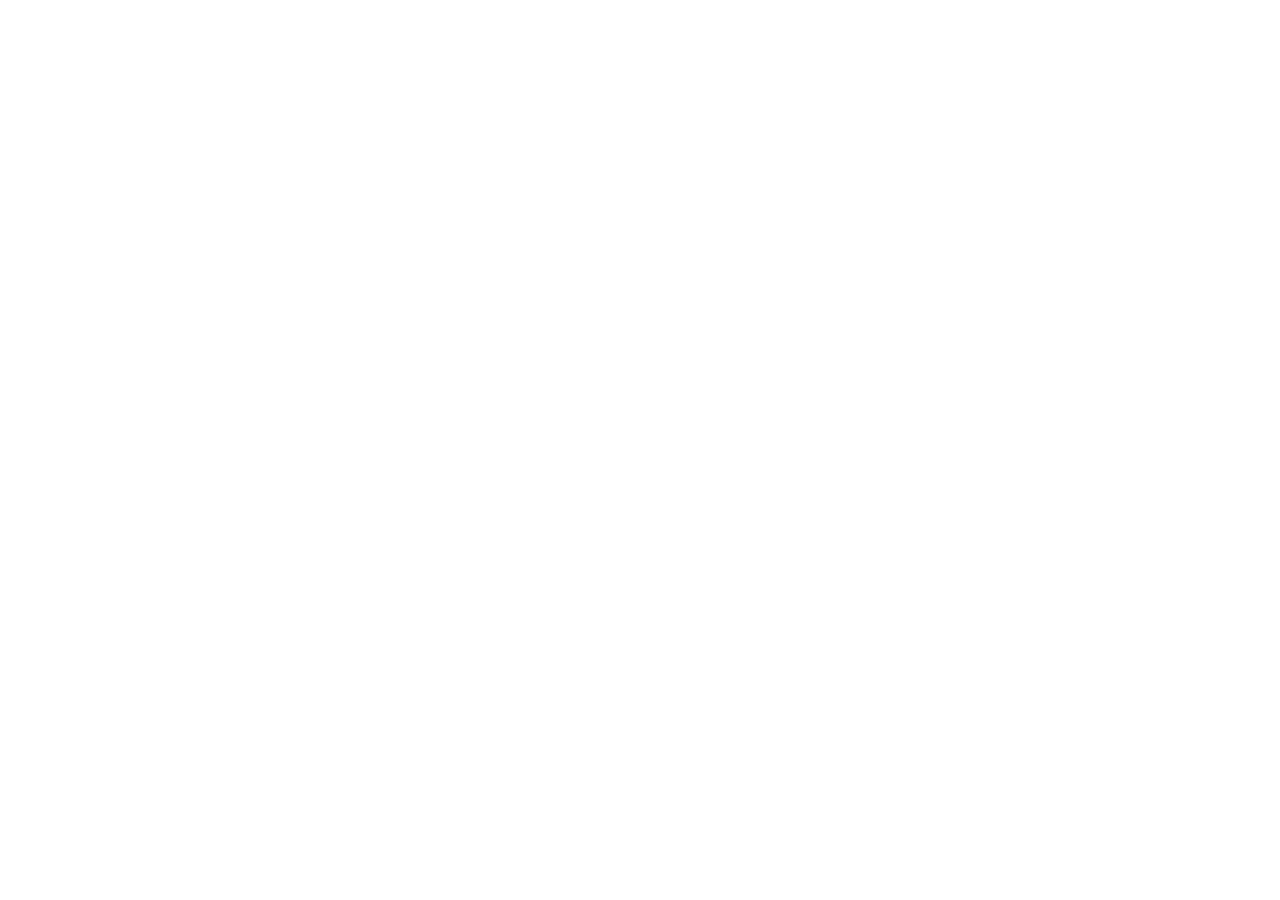
==== index.html @ 8f2ef435 "init: setup basic project structure, HTML boilerplate, CSS reset and SEO files" ====
<!DOCTYPE html>
<html lang="uk">
<head>
    <meta charset="UTF-8">
    <meta name="viewport" content="width=device-width, initial-scale=1.0">
    <title>Платформа для новел | Бакалаврська робота | СумДУ</title>

    <meta name="description" content="Лендінг бакалаврської роботи: Інформаційне та програмне забезпечення вебплатформи для створення, публікації та читання новел.">
    <meta name="keywords" content="СумДУ, бакалаврська робота, вебплатформа, новели, читалка, публікація">
    <meta name="author" content="Студент СумДУ">

    <link rel="icon" type="image/png" sizes="32x32" href="favicon-32x32.png">
    <link rel="icon" type="image/png" sizes="16x16" href="favicon-16x16.png">
    <link rel="apple-touch-icon" sizes="180x180" href="apple-touch-icon.png">
    <link rel="icon" type="image/x-icon" href="favicon.ico">

    <link rel="stylesheet" href="css/style.css">
</head>
<body>
</body>
</html>
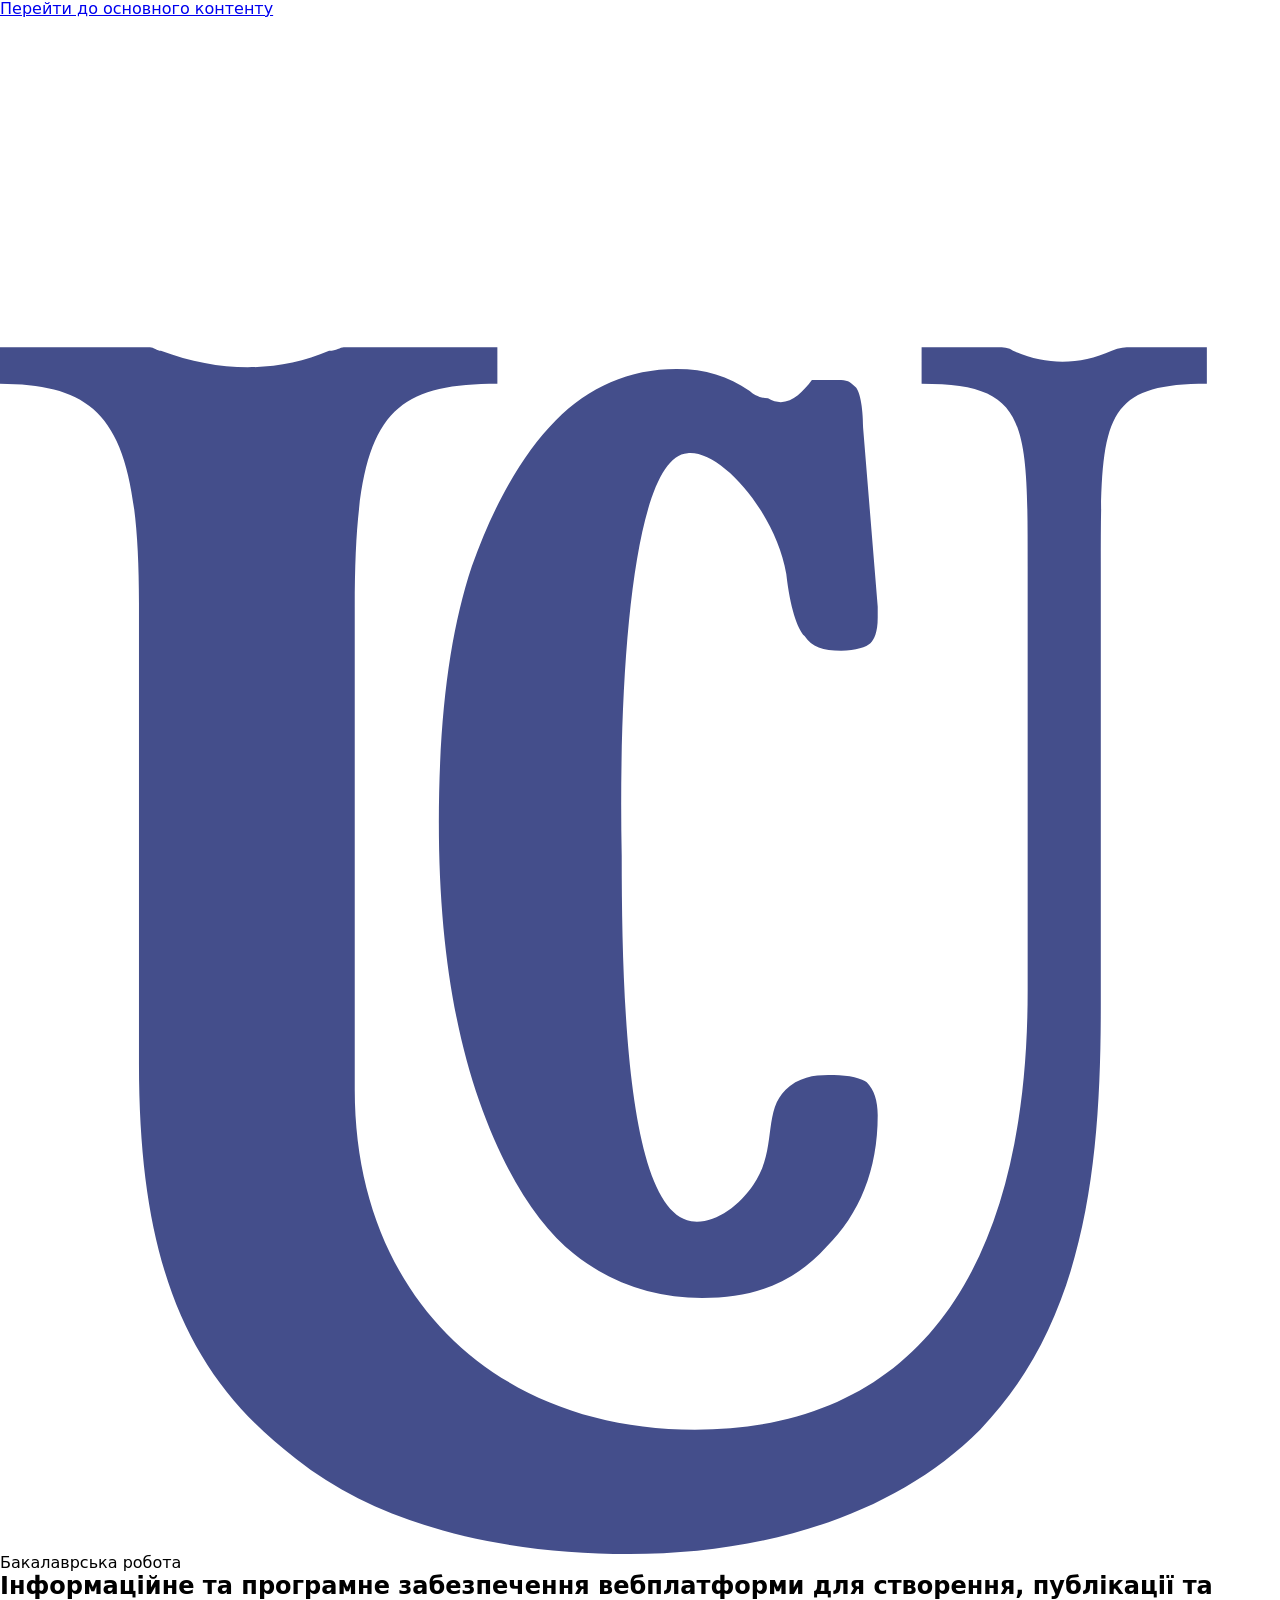
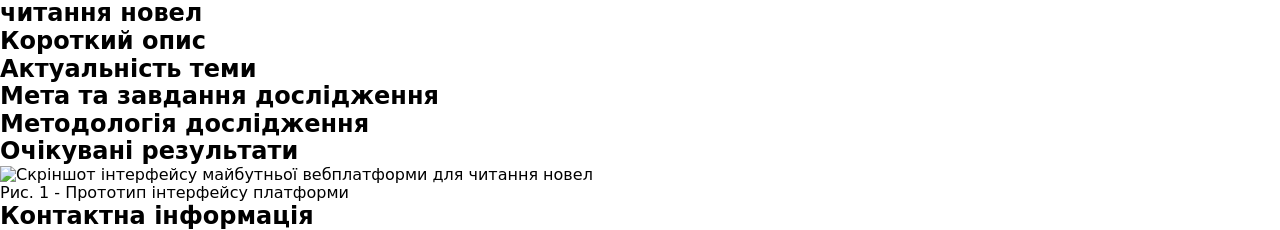
==== commit c45e842f: "feat: add semantic HTML5 structure, ARIA roles, Open Graph and Schema.org for a11y and SEO" ====
--- a/index.html
+++ b/index.html
@@ -1,5 +1,5 @@
 <!DOCTYPE html>
-<html lang="uk">
+<html lang="uk" prefix="og: https://ogp.me/ns#">
 <head>
     <meta charset="UTF-8">
     <meta name="viewport" content="width=device-width, initial-scale=1.0">
@@ -9,6 +9,29 @@
     <meta name="keywords" content="СумДУ, бакалаврська робота, вебплатформа, новели, читалка, публікація">
     <meta name="author" content="Студент СумДУ">
 
+    <meta property="og:title" content="Платформа для новел | Бакалаврська робота">
+    <meta property="og:description" content="Інформаційне та програмне забезпечення вебплатформи для створення, публікації та читання новел.">
+    <meta property="og:type" content="website">
+    <meta property="og:url" content="https://h3cks.github.io/bachelor-landing/">
+    <meta property="og:image" content="https://h3cks.github.io/bachelor-landing/og-image.jpg">
+
+    <script type="application/ld+json">
+        {
+            "@context": "https://schema.org",
+            "@type": "ScholarlyArticle",
+            "headline": "Інформаційне та програмне забезпечення вебплатформи для створення, публікації та читання новел",
+            "author": {
+                "@type": "Person",
+                "name": "Студент СумДУ"
+            },
+            "publisher": {
+                "@type": "Organization",
+                "name": "Сумський державний університет"
+            },
+            "about": "Розробка вебплатформи для публікації та читання новел"
+        }
+    </script>
+
     <link rel="icon" type="image/png" sizes="32x32" href="favicon-32x32.png">
     <link rel="icon" type="image/png" sizes="16x16" href="favicon-16x16.png">
     <link rel="apple-touch-icon" sizes="180x180" href="apple-touch-icon.png">
@@ -17,5 +40,55 @@
     <link rel="stylesheet" href="css/style.css">
 </head>
 <body>
+<a href="#main-content" class="skip-link sr-only">Перейти до основного контенту</a>
+
+<header role="banner" class="site-header">
+    <img src="sumdu-logo.svg" alt="Логотип Сумського державного університету" class="logo">
+    <p class="subtitle">Бакалаврська робота</p>
+</header>
+
+<main role="main" id="main-content">
+    <article aria-labelledby="main-heading">
+        <h1 id="main-heading">Інформаційне та програмне забезпечення вебплатформи для створення, публікації та читання новел</h1>
+
+        <section aria-labelledby="about-heading">
+            <h2 id="about-heading">Короткий опис</h2>
+            <div class="content-placeholder"></div>
+        </section>
+
+        <section aria-labelledby="relevance-heading">
+            <h2 id="relevance-heading">Актуальність теми</h2>
+            <div class="content-placeholder"></div>
+        </section>
+
+        <section aria-labelledby="goals-heading">
+            <h2 id="goals-heading">Мета та завдання дослідження</h2>
+            <div class="content-placeholder"></div>
+        </section>
+
+        <section aria-labelledby="methodology-heading">
+            <h2 id="methodology-heading">Методологія дослідження</h2>
+            <div class="content-placeholder"></div>
+        </section>
+
+        <section aria-labelledby="results-heading">
+            <h2 id="results-heading">Очікувані результати</h2>
+            <div class="content-placeholder"></div>
+
+            <figure>
+                <img src="platform-preview.jpg" alt="Скріншот інтерфейсу майбутньої вебплатформи для читання новел" loading="lazy">
+                <figcaption>Рис. 1 - Прототип інтерфейсу платформи</figcaption>
+            </figure>
+        </section>
+
+    </article>
+</main>
+
+<footer role="contentinfo" class="site-footer">
+    <h2 id="contacts-heading" class="sr-only">Контактна інформація</h2>
+    <address aria-labelledby="contacts-heading">
+        <div class="content-placeholder"></div>
+    </address>
+</footer>
 </body>
 </html>
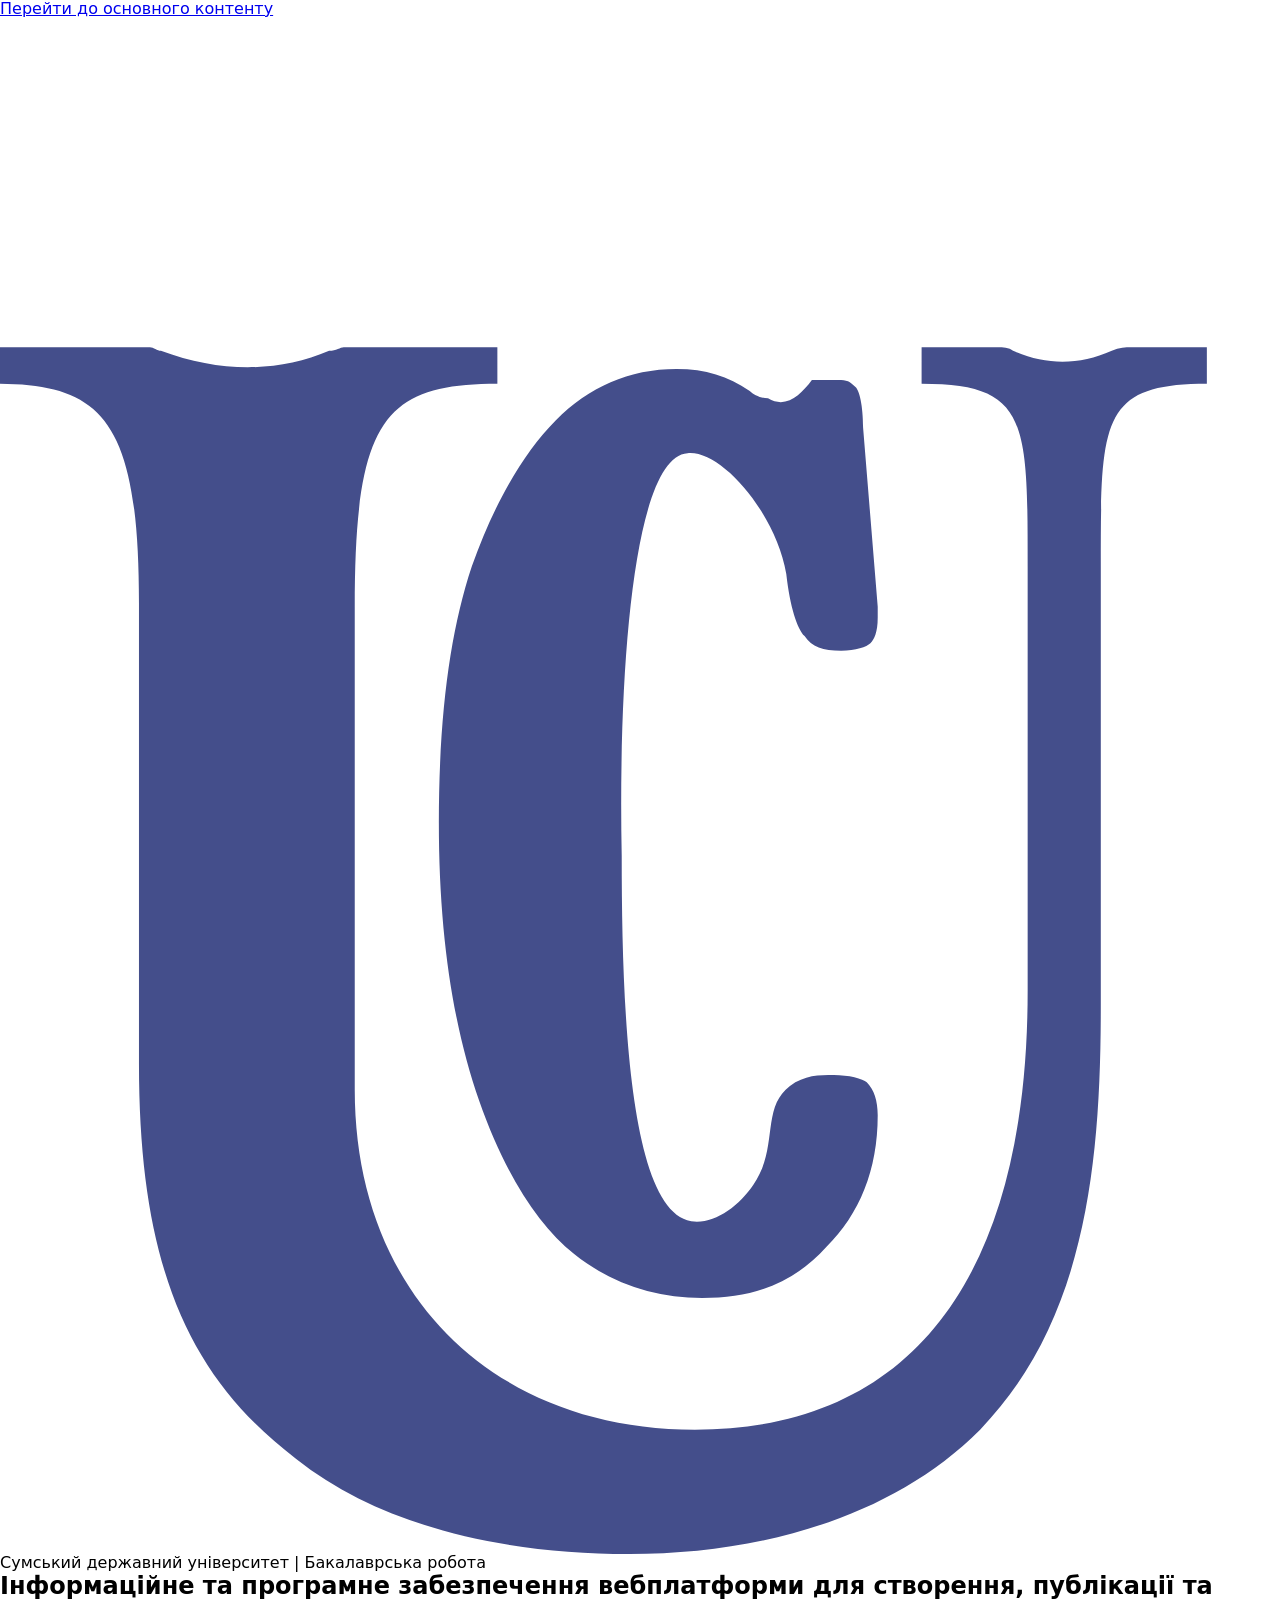
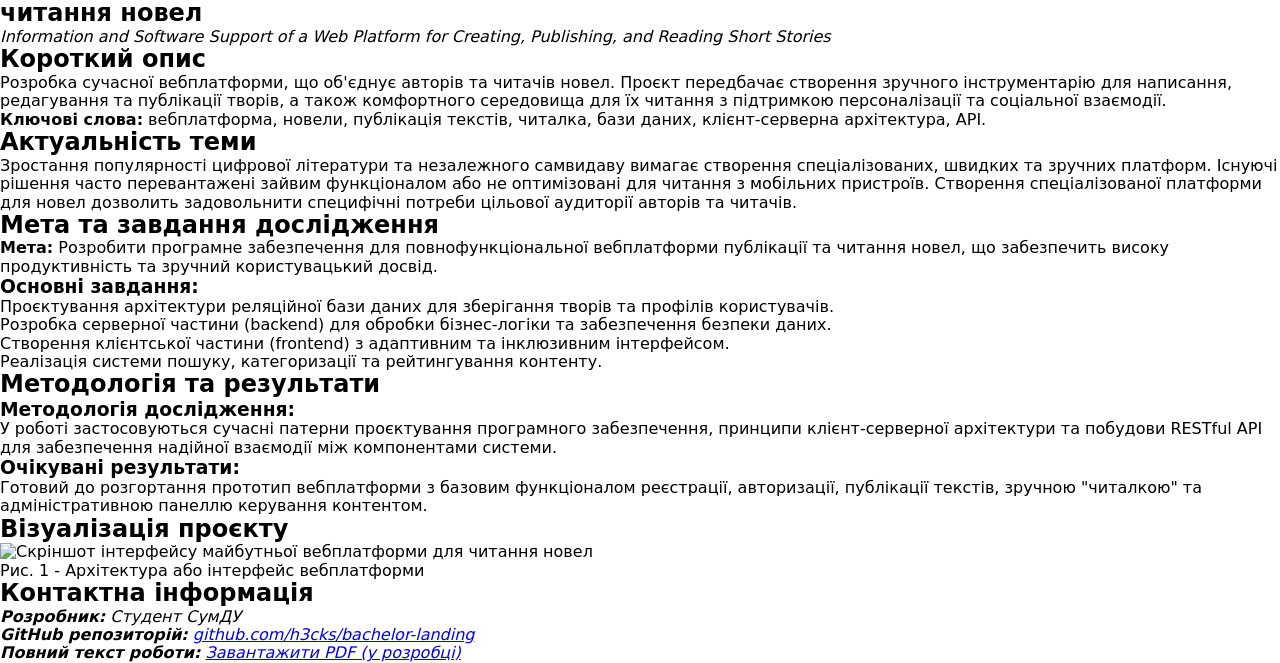
==== commit 2bb2ea77: "feat: add project content including abstract, goals, methodology and expected results" ====
--- a/index.html
+++ b/index.html
@@ -6,7 +6,7 @@
     <title>Платформа для новел | Бакалаврська робота | СумДУ</title>
 
     <meta name="description" content="Лендінг бакалаврської роботи: Інформаційне та програмне забезпечення вебплатформи для створення, публікації та читання новел.">
-    <meta name="keywords" content="СумДУ, бакалаврська робота, вебплатформа, новели, читалка, публікація">
+    <meta name="keywords" content="СумДУ, бакалаврська робота, вебплатформа, новели, читалка, публікація, клієнт-серверна архітектура">
     <meta name="author" content="Студент СумДУ">
 
     <meta property="og:title" content="Платформа для новел | Бакалаврська робота">
@@ -20,14 +20,8 @@
             "@context": "https://schema.org",
             "@type": "ScholarlyArticle",
             "headline": "Інформаційне та програмне забезпечення вебплатформи для створення, публікації та читання новел",
-            "author": {
-                "@type": "Person",
-                "name": "Студент СумДУ"
-            },
-            "publisher": {
-                "@type": "Organization",
-                "name": "Сумський державний університет"
-            },
+            "author": {"@type": "Person", "name": "Студент СумДУ"},
+            "publisher": {"@type": "Organization", "name": "Сумський державний університет"},
             "about": "Розробка вебплатформи для публікації та читання новел"
         }
     </script>
@@ -43,41 +37,59 @@
 <a href="#main-content" class="skip-link sr-only">Перейти до основного контенту</a>
 
 <header role="banner" class="site-header">
-    <img src="sumdu-logo.svg" alt="Логотип Сумського державного університету" class="logo">
-    <p class="subtitle">Бакалаврська робота</p>
+    <div class="header-container">
+        <img src="sumdu-logo.svg" alt="Логотип Сумського державного університету" class="logo">
+        <p class="subtitle">Сумський державний університет | Бакалаврська робота</p>
+    </div>
 </header>
 
 <main role="main" id="main-content">
-    <article aria-labelledby="main-heading">
-        <h1 id="main-heading">Інформаційне та програмне забезпечення вебплатформи для створення, публікації та читання новел</h1>
+    <article aria-labelledby="main-heading" class="container">
 
-        <section aria-labelledby="about-heading">
+        <header class="article-header">
+            <h1 id="main-heading">Інформаційне та програмне забезпечення вебплатформи для створення, публікації та читання новел</h1>
+            <p class="english-title"><em>Information and Software Support of a Web Platform for Creating, Publishing, and Reading Short Stories</em></p>
+        </header>
+
+        <section aria-labelledby="about-heading" class="card">
             <h2 id="about-heading">Короткий опис</h2>
-            <div class="content-placeholder"></div>
+            <p>Розробка сучасної вебплатформи, що об'єднує авторів та читачів новел. Проєкт передбачає створення зручного інструментарію для написання, редагування та публікації творів, а також комфортного середовища для їх читання з підтримкою персоналізації та соціальної взаємодії.</p>
+            <p><strong>Ключові слова:</strong> вебплатформа, новели, публікація текстів, читалка, бази даних, клієнт-серверна архітектура, API.</p>
         </section>
 
-        <section aria-labelledby="relevance-heading">
+        <section aria-labelledby="relevance-heading" class="card">
             <h2 id="relevance-heading">Актуальність теми</h2>
-            <div class="content-placeholder"></div>
+            <p>Зростання популярності цифрової літератури та незалежного самвидаву вимагає створення спеціалізованих, швидких та зручних платформ. Існуючі рішення часто перевантажені зайвим функціоналом або не оптимізовані для читання з мобільних пристроїв. Створення спеціалізованої платформи для новел дозволить задовольнити специфічні потреби цільової аудиторії авторів та читачів.</p>
         </section>
 
-        <section aria-labelledby="goals-heading">
-            <h2 id="goals-heading">Мета та завдання дослідження</h2>
-            <div class="content-placeholder"></div>
-        </section>
+        <div class="grid-2-cols">
+            <section aria-labelledby="goals-heading" class="card">
+                <h2 id="goals-heading">Мета та завдання дослідження</h2>
+                <p><strong>Мета:</strong> Розробити програмне забезпечення для повнофункціональної вебплатформи публікації та читання новел, що забезпечить високу продуктивність та зручний користувацький досвід.</p>
+                <h3>Основні завдання:</h3>
+                <ul>
+                    <li>Проєктування архітектури реляційної бази даних для зберігання творів та профілів користувачів.</li>
+                    <li>Розробка серверної частини (backend) для обробки бізнес-логіки та забезпечення безпеки даних.</li>
+                    <li>Створення клієнтської частини (frontend) з адаптивним та інклюзивним інтерфейсом.</li>
+                    <li>Реалізація системи пошуку, категоризації та рейтингування контенту.</li>
+                </ul>
+            </section>
 
-        <section aria-labelledby="methodology-heading">
-            <h2 id="methodology-heading">Методологія дослідження</h2>
-            <div class="content-placeholder"></div>
-        </section>
+            <section aria-labelledby="methodology-heading" class="card">
+                <h2 id="methodology-heading">Методологія та результати</h2>
+                <h3>Методологія дослідження:</h3>
+                <p>У роботі застосовуються сучасні патерни проєктування програмного забезпечення, принципи клієнт-серверної архітектури та побудови RESTful API для забезпечення надійної взаємодії між компонентами системи.</p>
 
-        <section aria-labelledby="results-heading">
-            <h2 id="results-heading">Очікувані результати</h2>
-            <div class="content-placeholder"></div>
+                <h3>Очікувані результати:</h3>
+                <p>Готовий до розгортання прототип вебплатформи з базовим функціоналом реєстрації, авторизації, публікації текстів, зручною "читалкою" та адміністративною панеллю керування контентом.</p>
+            </section>
+        </div>
 
-            <figure>
+        <section aria-labelledby="media-heading" class="card">
+            <h2 id="media-heading">Візуалізація проєкту</h2>
+            <figure class="project-media">
                 <img src="platform-preview.jpg" alt="Скріншот інтерфейсу майбутньої вебплатформи для читання новел" loading="lazy">
-                <figcaption>Рис. 1 - Прототип інтерфейсу платформи</figcaption>
+                <figcaption>Рис. 1 - Архітектура або інтерфейс вебплатформи</figcaption>
             </figure>
         </section>
 
@@ -85,10 +97,14 @@
 </main>
 
 <footer role="contentinfo" class="site-footer">
-    <h2 id="contacts-heading" class="sr-only">Контактна інформація</h2>
-    <address aria-labelledby="contacts-heading">
-        <div class="content-placeholder"></div>
-    </address>
+    <div class="container">
+        <h2 id="contacts-heading">Контактна інформація</h2>
+        <address aria-labelledby="contacts-heading">
+            <p><strong>Розробник:</strong> Студент СумДУ</p>
+            <p><strong>GitHub репозиторій:</strong> <a href="https://github.com/h3cks/bachelor-landing" target="_blank" rel="noopener noreferrer">github.com/h3cks/bachelor-landing</a></p>
+            <p><strong>Повний текст роботи:</strong> <a href="#">Завантажити PDF (у розробці)</a></p>
+        </address>
+    </div>
 </footer>
 </body>
 </html>
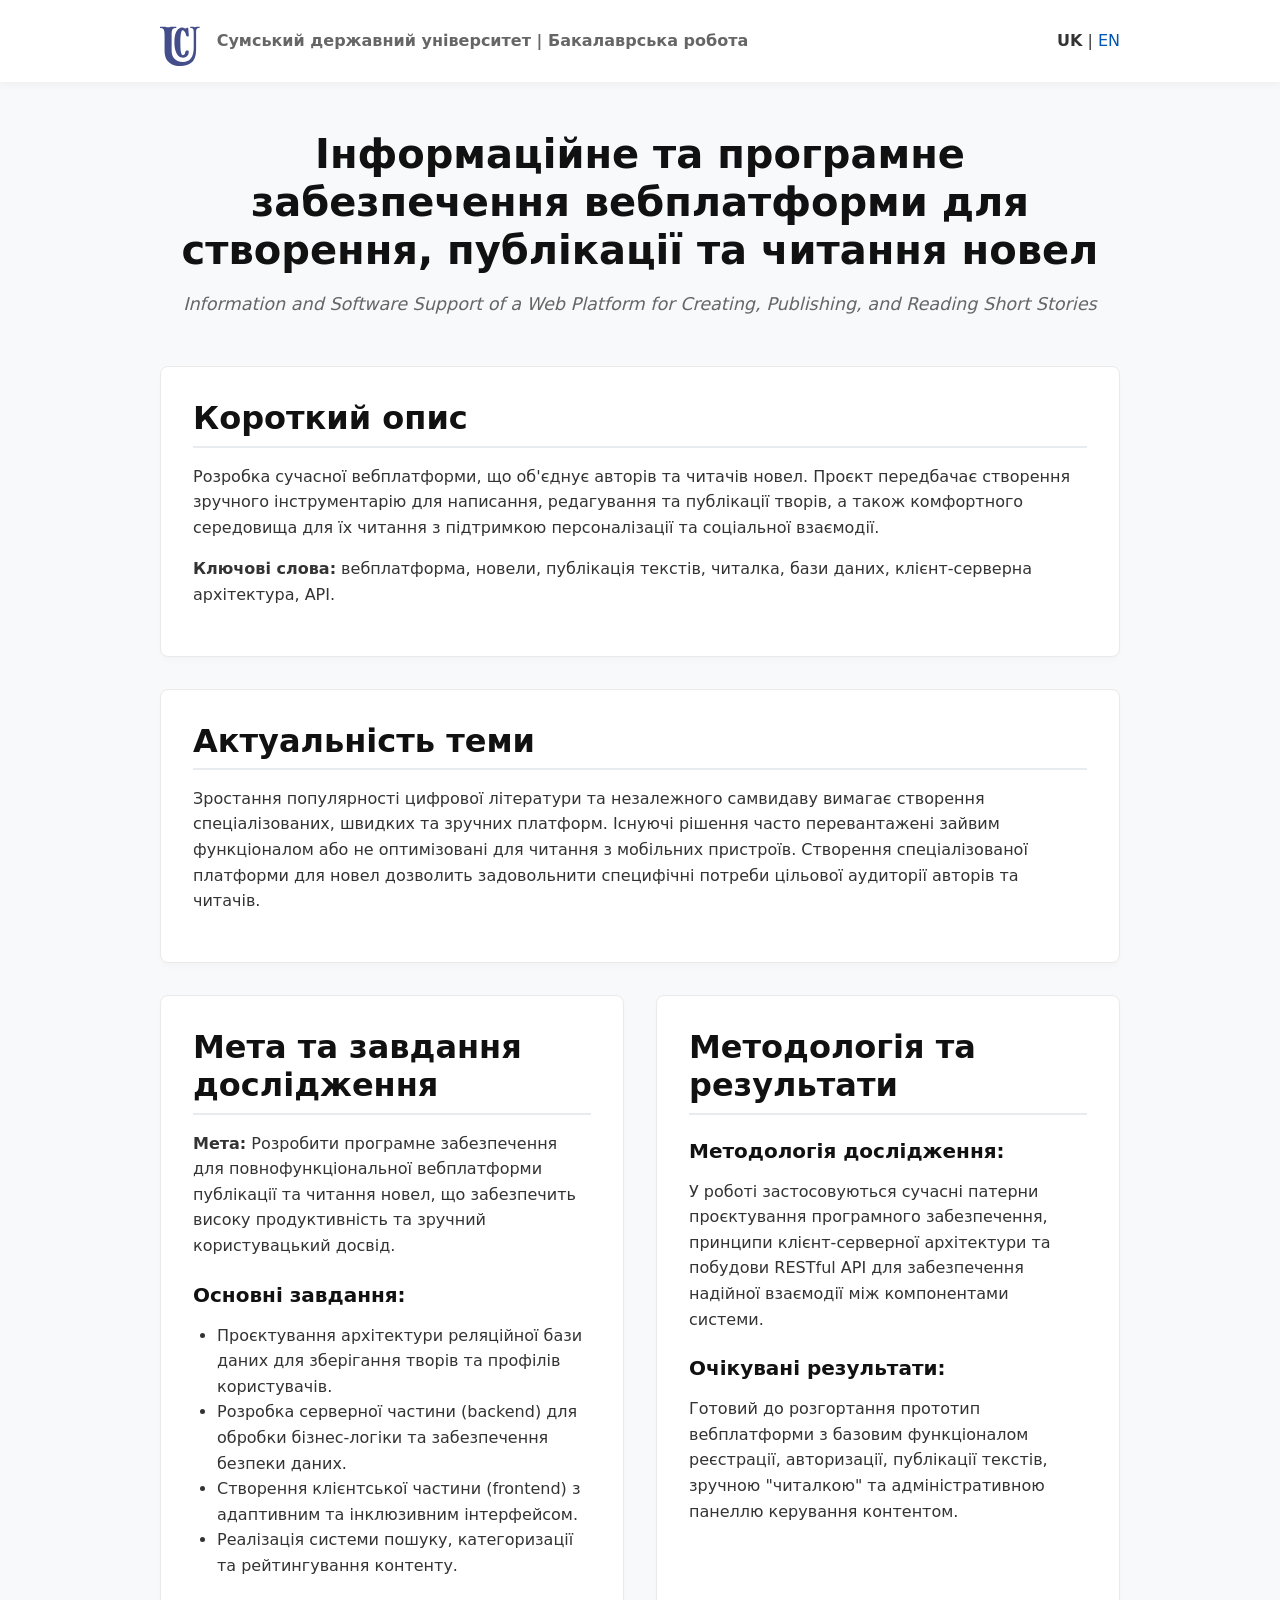
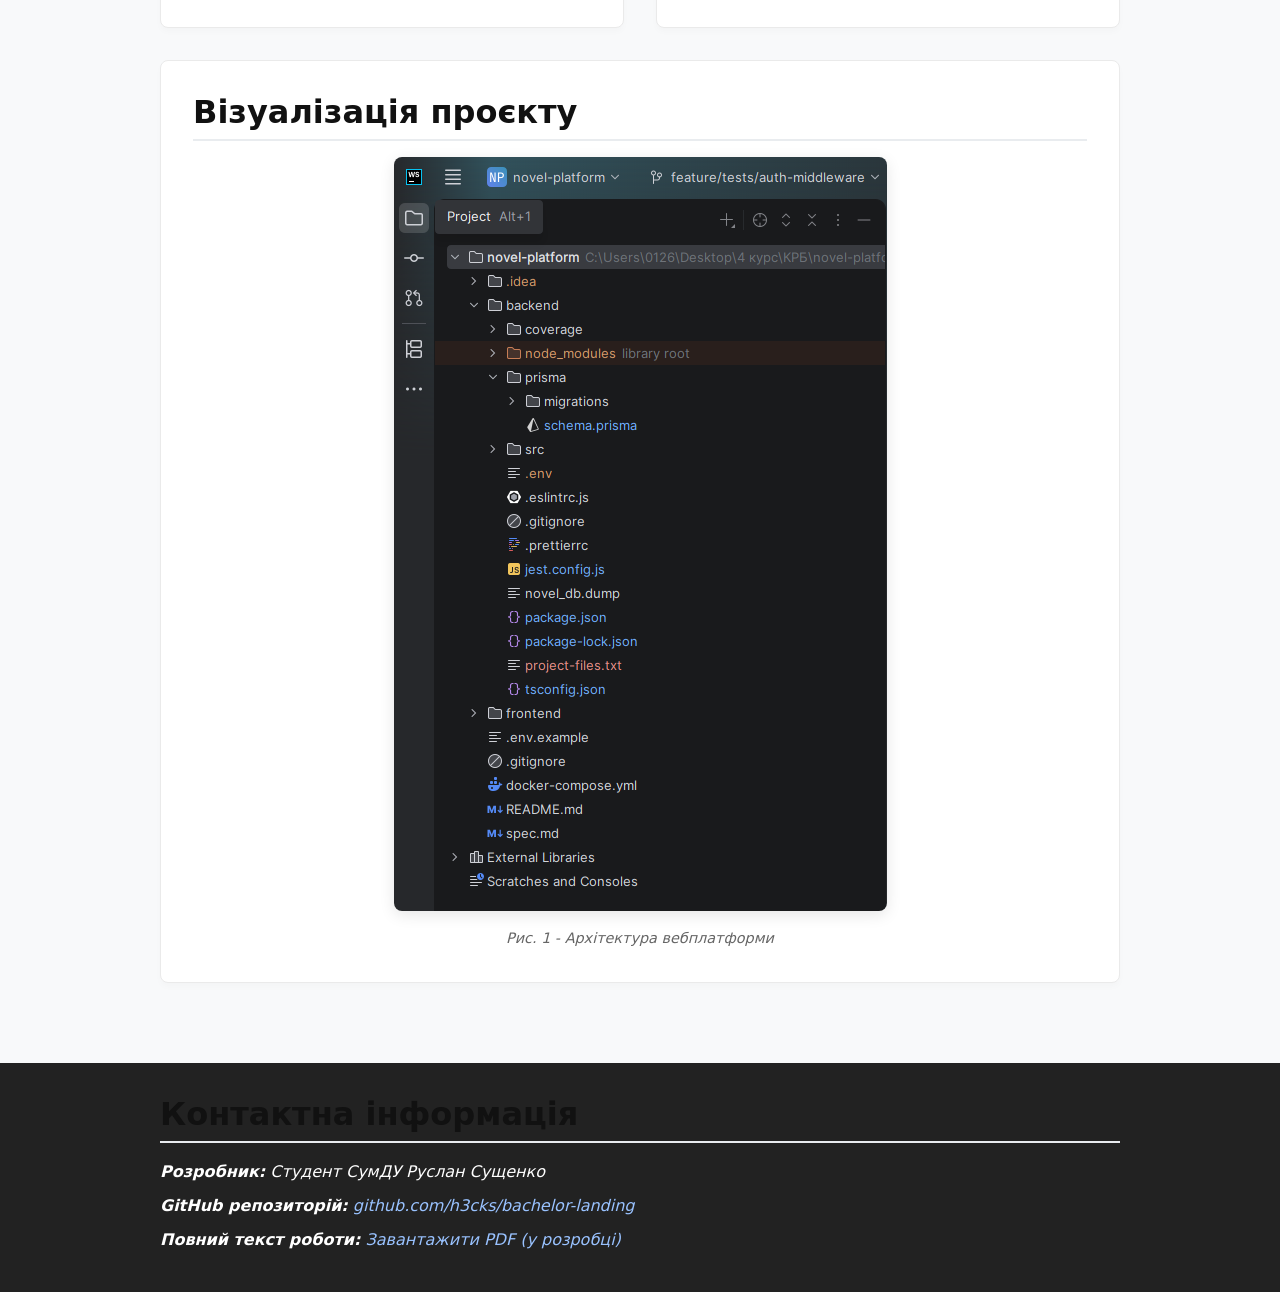
==== commit 6bcffbec: "feat: add english language version of the landing page" ====
--- a/index.html
+++ b/index.html
@@ -39,7 +39,10 @@
 <header role="banner" class="site-header">
     <div class="header-container">
         <img src="sumdu-logo.svg" alt="Логотип Сумського державного університету" class="logo">
-        <p class="subtitle">Сумський державний університет | Бакалаврська робота</p>
+        <p class="subtitle" style="flex-grow: 1;">Сумський державний університет | Бакалаврська робота</p>
+        <div class="lang-switcher">
+            <strong>UK</strong> | <a href="en.html">EN</a>
+        </div>
     </div>
 </header>
 
@@ -88,8 +91,8 @@
         <section aria-labelledby="media-heading" class="card">
             <h2 id="media-heading">Візуалізація проєкту</h2>
             <figure class="project-media">
-                <img src="platform-preview.jpg" alt="Скріншот інтерфейсу майбутньої вебплатформи для читання новел" loading="lazy">
-                <figcaption>Рис. 1 - Архітектура або інтерфейс вебплатформи</figcaption>
+                <img src="platform-preview.png" alt="Скріншот інтерфейсу майбутньої вебплатформи для читання новел" loading="lazy">
+                <figcaption>Рис. 1 - Архітектура вебплатформи</figcaption>
             </figure>
         </section>
 
@@ -100,7 +103,7 @@
     <div class="container">
         <h2 id="contacts-heading">Контактна інформація</h2>
         <address aria-labelledby="contacts-heading">
-            <p><strong>Розробник:</strong> Студент СумДУ</p>
+            <p><strong>Розробник:</strong> Студент СумДУ Руслан Сущенко</p>
             <p><strong>GitHub репозиторій:</strong> <a href="https://github.com/h3cks/bachelor-landing" target="_blank" rel="noopener noreferrer">github.com/h3cks/bachelor-landing</a></p>
             <p><strong>Повний текст роботи:</strong> <a href="#">Завантажити PDF (у розробці)</a></p>
         </address>
--- a/css/style.css
+++ b/css/style.css
@@ -0,0 +1,206 @@
+/* ==========================================================================
+   Базові налаштування (Reset & Variables)
+   ========================================================================== */
+:root {
+    --primary-color: #0056b3; /* Класичний синій (академічний) */
+    --secondary-color: #e9ecef;
+    --text-color: #333333;
+    --bg-color: #f8f9fa;
+    --card-bg: #ffffff;
+    --border-radius: 8px;
+    --transition: all 0.3s ease;
+}
+
+*, *::before, *::after {
+    box-sizing: border-box;
+    margin: 0;
+    padding: 0;
+}
+
+html {
+    line-height: 1.6;
+    scroll-behavior: smooth;
+}
+
+body {
+    font-family: system-ui, -apple-system, "Segoe UI", Roboto, Helvetica, Arial, sans-serif;
+    color: var(--text-color);
+    background-color: var(--bg-color);
+    min-height: 100vh;
+    display: flex;
+    flex-direction: column;
+}
+
+img, picture, svg {
+    display: block;
+    max-width: 100%;
+    height: auto;
+    border-radius: var(--border-radius);
+}
+
+/* ==========================================================================
+   Доступність (a11y)
+   ========================================================================== */
+.sr-only {
+    position: absolute;
+    width: 1px;
+    height: 1px;
+    padding: 0;
+    margin: -1px;
+    overflow: hidden;
+    clip: rect(0, 0, 0, 0);
+    white-space: nowrap;
+    border: 0;
+}
+
+.skip-link {
+    position: absolute;
+    top: -40px;
+    left: 0;
+    background: var(--primary-color);
+    color: white;
+    padding: 8px;
+    z-index: 100;
+}
+
+.skip-link:focus {
+    top: 0;
+}
+
+/* ==========================================================================
+   Типографіка
+   ========================================================================== */
+h1, h2, h3 {
+    line-height: 1.2;
+    margin-bottom: 1rem;
+    color: #111;
+}
+
+h1 { font-size: clamp(1.8rem, 4vw, 2.5rem); }
+h2 { font-size: clamp(1.5rem, 3vw, 2rem); border-bottom: 2px solid var(--secondary-color); padding-bottom: 0.5rem;}
+h3 { font-size: 1.25rem; margin-top: 1.5rem; }
+
+p, ul { margin-bottom: 1rem; }
+ul { padding-left: 1.5rem; }
+a { color: var(--primary-color); text-decoration: none; transition: var(--transition); }
+a:hover { text-decoration: underline; color: #003d82; }
+
+/* ==========================================================================
+   Лейаут (Структура сторінки)
+   ========================================================================== */
+.container {
+    width: 100%;
+    max-width: 1000px;
+    margin: 0 auto;
+    padding: 0 20px;
+}
+
+/* Шапка */
+.site-header {
+    background-color: var(--card-bg);
+    box-shadow: 0 2px 10px rgba(0,0,0,0.05);
+    padding: 1rem 0;
+    position: sticky;
+    top: 0;
+    z-index: 10;
+}
+
+.header-container {
+    max-width: 1000px;
+    margin: 0 auto;
+    padding: 0 20px;
+    display: flex;
+    align-items: center;
+    gap: 15px;
+}
+
+.logo {
+    height: 50px;
+    width: auto;
+}
+
+.subtitle {
+    margin: 0;
+    font-weight: 600;
+    color: #666;
+}
+
+/* Основний контент */
+#main-content {
+    flex: 1;
+    padding: 3rem 0;
+}
+
+.article-header {
+    text-align: center;
+    margin-bottom: 3rem;
+}
+
+.english-title {
+    color: #666;
+    font-size: 1.1rem;
+}
+
+/* Картки секцій */
+.card {
+    background: var(--card-bg);
+    border-radius: var(--border-radius);
+    padding: 2rem;
+    margin-bottom: 2rem;
+    box-shadow: 0 4px 6px rgba(0,0,0,0.02);
+    border: 1px solid #eaeaea;
+}
+
+/* Грід для 2 колонок (Мета і Методологія) */
+.grid-2-cols {
+    display: grid;
+    grid-template-columns: 1fr;
+    gap: 2rem;
+    margin-bottom: 2rem;
+}
+
+@media (min-width: 768px) {
+    .grid-2-cols {
+        grid-template-columns: 1fr 1fr;
+    }
+    .grid-2-cols .card {
+        margin-bottom: 0;
+    }
+}
+
+/* Медіа (зображення) */
+.project-media {
+    text-align: center;
+    margin-top: 1rem;
+}
+
+.project-media img {
+    margin: 0 auto 1rem auto;
+    box-shadow: 0 4px 15px rgba(0,0,0,0.1);
+}
+
+.project-media figcaption {
+    font-size: 0.9rem;
+    color: #666;
+    font-style: italic;
+}
+
+/* Підвал */
+.site-footer {
+    background-color: #222;
+    color: #fff;
+    padding: 2rem 0;
+    margin-top: auto;
+}
+
+.site-footer p {
+    margin-bottom: 0.5rem;
+}
+
+.site-footer a {
+    color: #99c2ff;
+}
+
+.site-footer a:hover {
+    color: #fff;
+}
